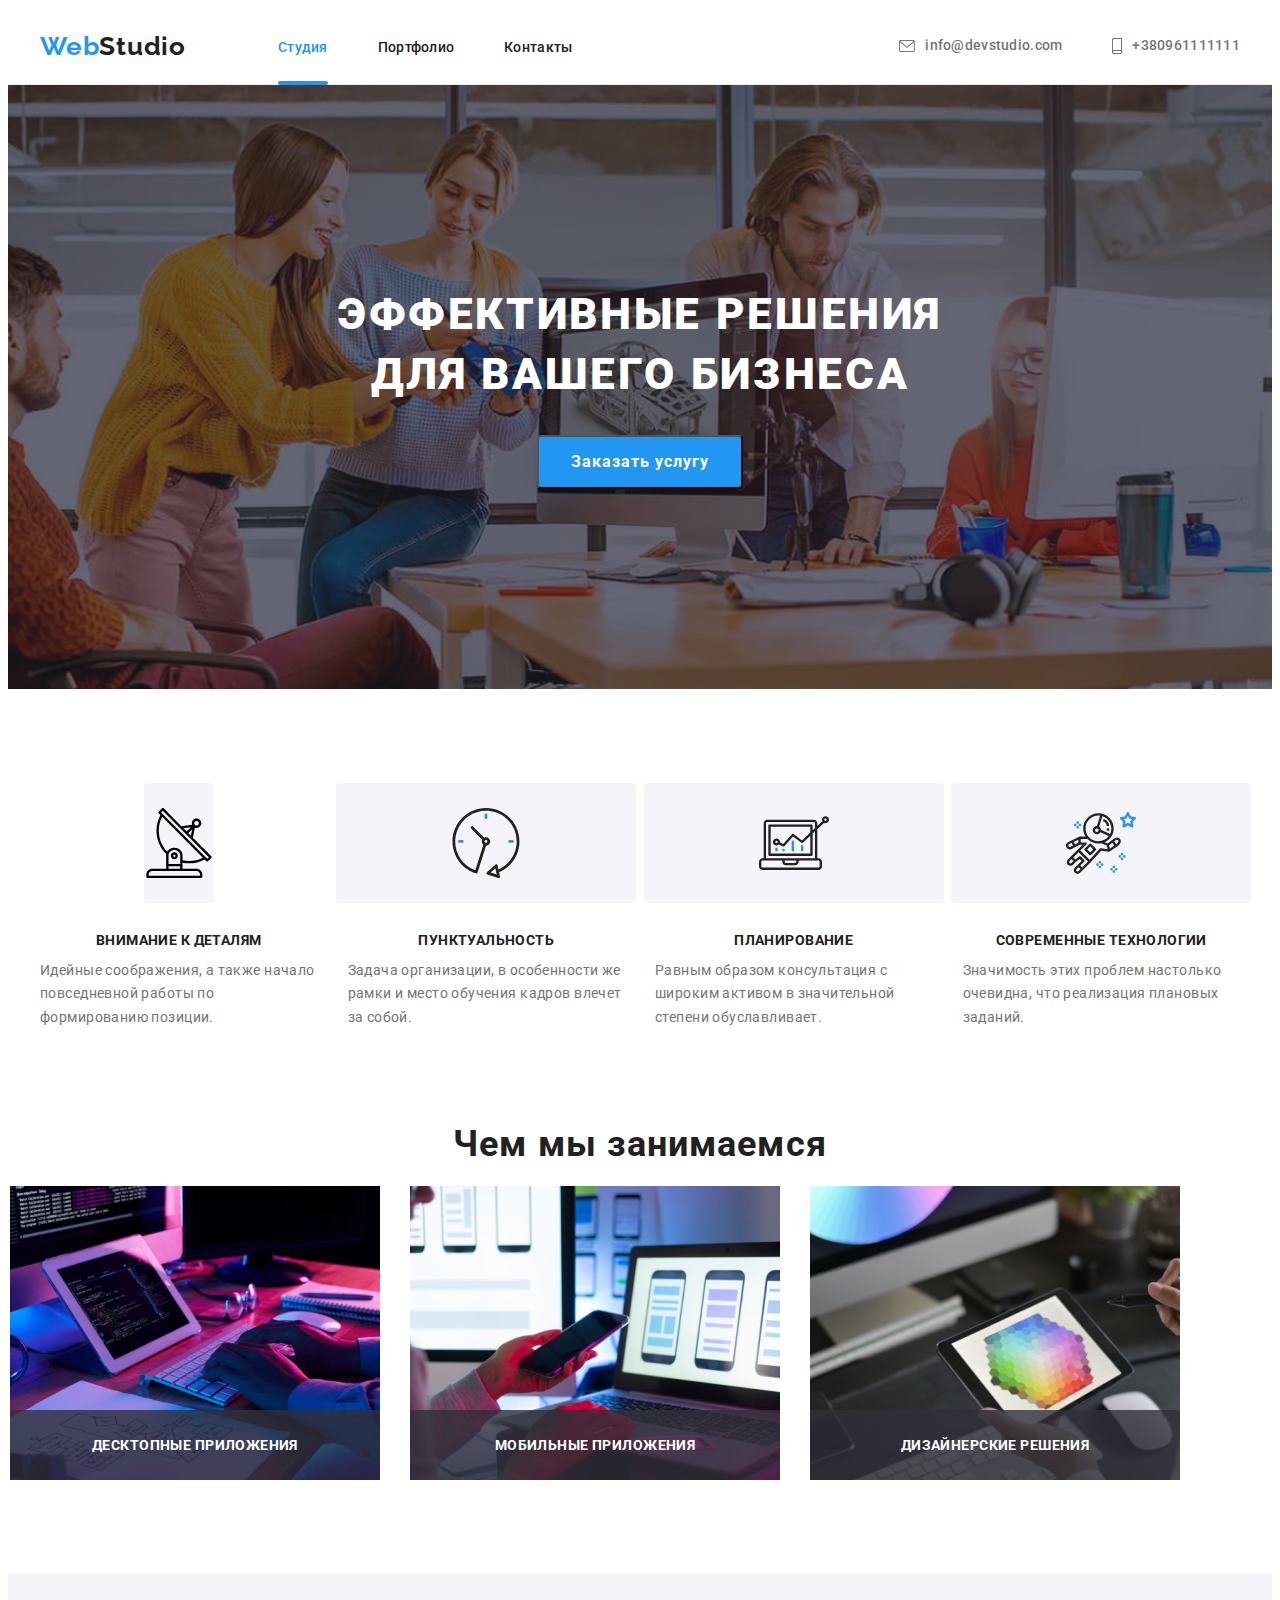
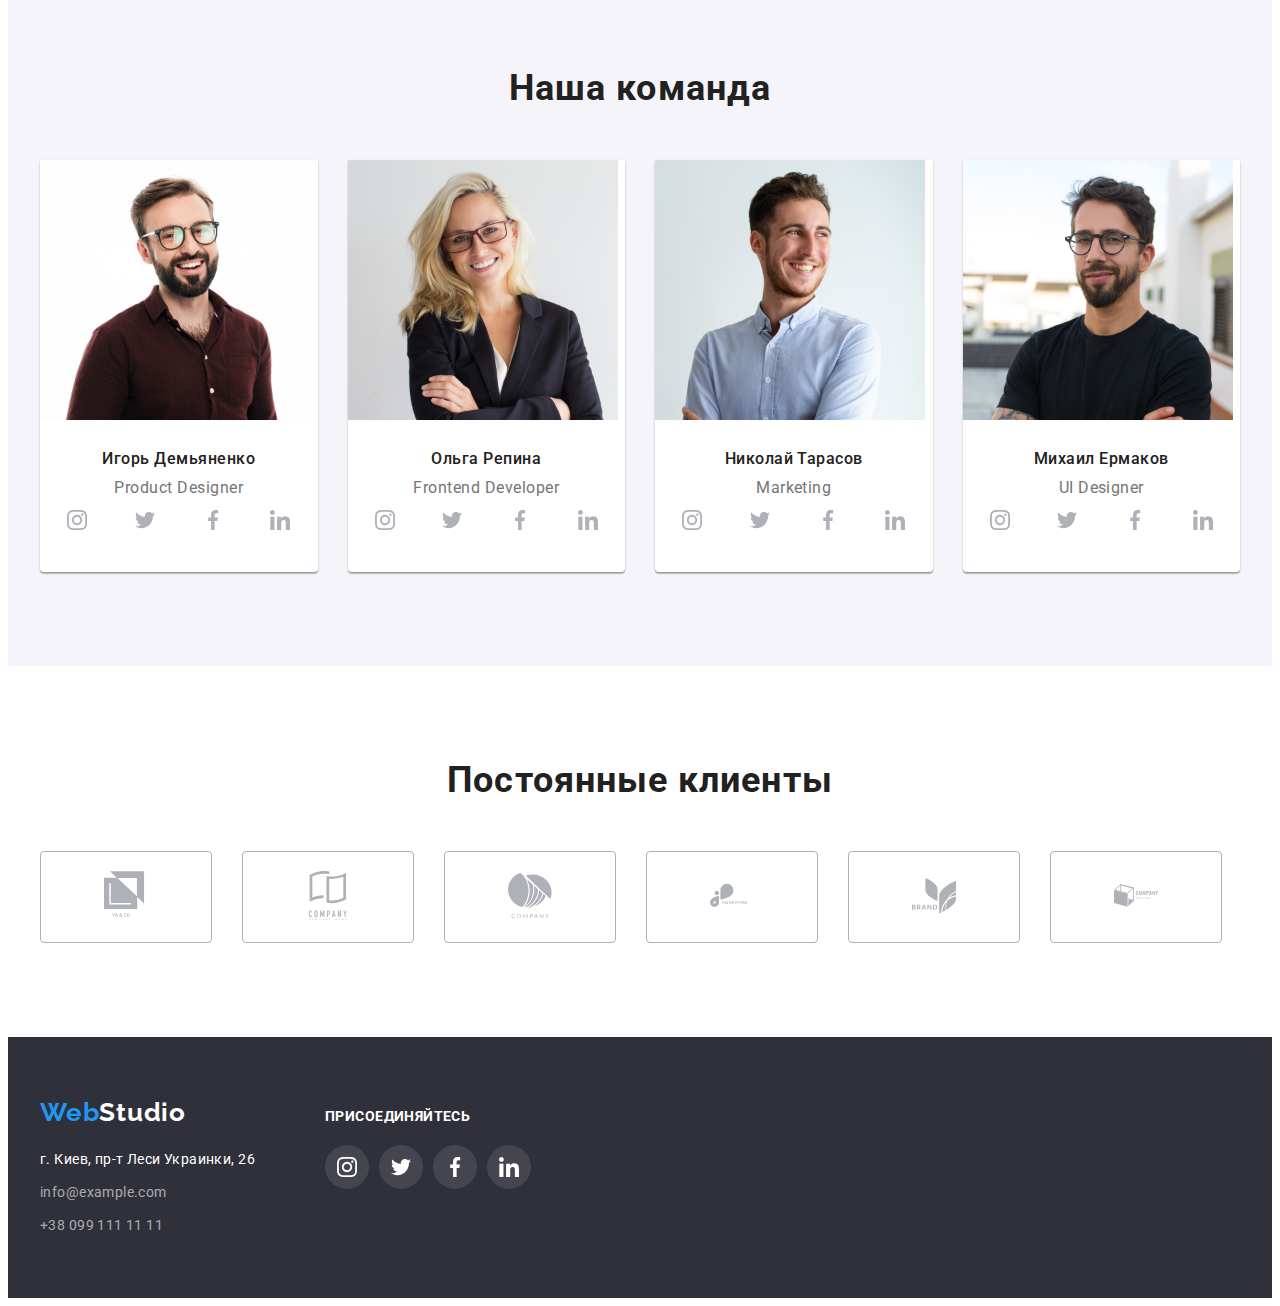
==== index.html @ 5e937d59 "was copied previous work" ====
<!DOCTYPE html>
<html lang="ru">

<head>
  <meta charset="UTF-8" />
  <meta http-equiv="X-UA-Compatible" content="IE=edge" />
  <meta name="viewport" content="width=device-width, initial-scale=1.0" />
  <link rel="preconnect" href="https://fonts.gstatic.com">
  <link href="https://fonts.googleapis.com/css2?family=Raleway:wght@700&family=Roboto:wght@400;500;700;900&display=swap" rel="stylesheet">
  <title>Вебстудия</title>
  <link rel="stylesheet" href="https://cdnjs.cloudflare.com/ajax/libs/modern-normalize/1.0.0/modern-normalize.min.css" integrity="sha512-ISS7cAi1PEhQ8jnbJpJZMd29NlhNj4AWYyLOSp2CE/CsHxTCu+r+t0D2yoJudVrd0/8fTVPUVDzY5Tvli75u/g==" crossorigin="anonymous" />
  <link
    rel="stylesheet"
    href="https://cdnjs.cloudflare.com/ajax/libs/animate.css/4.1.1/animate.min.css"
  />
  <link rel="stylesheet" href="./css/style.css">
</head>

<body>
  <header class="header">
    <div class="container">
  <nav class="navigation">
    <a  href="./index.html" class="link logo logo-light-theme">
      <span class="link logo">Web</span>Studio
    </a>
    <ul class="list-all list">
      <li class="navigation-item">
        <a href="./index.html" class="current header-link link im-here" >Студия</a>
      </li>
      <li class="navigation-item">
        <a href="./portfolio.html" class="header-link link im-here" >Портфолио</a>
      </li>
      <li class="navigation-item">
        <a href="" class="header-link link im-here" >Контакты</a>
      </li>
    </ul>
  </nav>

  <ul class="list-all list in-touch">
    <li class="navigation-item">
      <a class="header-link contact-link link" href="mailto:info@devstudio.com" lang="en"> 
        <svg class="icon-envelope" width="16px" height="16px">
          <use href="./images.img/sprite-copy.svg#icon-envelope-hover"> </use>
        </svg>
        info@devstudio.com</a>
    </li>
    <li class="navigation-item">
      <a class="header-link contact-link link" href="tel:+380961111111">
        <svg class="icon-smartphone" width="10px" height="16px">
          <use href="./images.img/sprite-copy.svg#icon-smartphone"></use>
        </svg>
        +380961111111</a>
    </li>
  </ul>
   </div>
</header>

<main>
  <!--Hero-->
  <section class="hero-bg">
      <div class="container">
    <h1 class="hero-title">Эффективные решения для вашего бизнеса</h1>
    <button type="button" class="main-button" data-modal-open>Заказать услугу</button>
      </div>
  </section>

  <section class="advantage">
    <!--Advantages section-->
    <div class="container">

    <h2 class="visually-hidden">Преимущества</h2>

    <ul class="adv-set list-all list">
      <li class="advantage-items">
        <div class="adv-card">
        <svg width="70px" height="70px">
          <use href="./images.img/sprite-copy.svg#icon-antenna"></use>
        </svg>
      </div>
        <h3 class="advantage-name">Внимание к деталям</h3>
        <p class="advantage-explanation">
          Идейные соображения, а также начало повседневной работы по
          формированию позиции.
        </p>
    </li>
      <li class="advantage-items">
        <div class="adv-card">
          <svg widht="70px" height="70px">
            <use href="./images.img/sprite-copy.svg#icon-clock"></use>
          </svg>
        </div>
        <h3 class="advantage-name">Пунктуальность</h3>
        <p class="advantage-explanation">
          Задача организации, в особенности же рамки и место обучения кадров
          влечет за собой.
        </p>
      </li>
      <li class="advantage-items">
        <div class="adv-card">
          <svg widht="70px" height="70px">
            <use href="./images.img/sprite-copy.svg#icon-diagram"></use>
          </svg>
        </div>
        <h3 class="advantage-name">Планирование</h3>
        <p class="advantage-explanation">
          Равным образом консультация с широким активом в значительной
          степени обуславливает.
        </p>
      </li>
      <li class="advantage-items">
        <div class="adv-card">
          <svg widht="70px" height="70px">
            <use href="./images.img/sprite-copy.svg#icon-astronaut"></use>
          </svg>
        </div>
        <h3 class="advantage-name">Современные технологии</h3>
        <p class="advantage-explanation">
          Значимость этих проблем настолько очевидна, что реализация
          плановых заданий.
        </p>
      </li>
    </ul>
      </div>
  </section>

    <!--About-->
    <section class="cont">
      <div class="container">
      <p class="body-title">Чем мы занимаемся </p>
      <ul class="about-container list-all list">
        <li class="about-link">
          <div class="work-wrapper">
         <img src="./images.img/about1.jpg" alt="Человек набирает текст" width="370" height="294" class="about1" />
          <p class="work-variations">Десктопные приложения</p>
        </div>
        </li>
        <li class="about-link">
          <div class="work-wrapper">
          <img src="./images.img/about2.jpg" alt="Девушка держит телефон в руке и пользуется ноутбуком" width="370"
            height="294" class="about2"/>
          <p class="work-variations">Мобильные приложения</p>
          </div>
        </li>
        <li class="about-link">
          <div class="work-wrapper">
          <img src="./images.img/about3.jpg" alt="Человек выбирает цвет на планшете" width="370" height="294" class="about3"/>
          <p class="work-variations">Дизайнерские решения</p>
        </div>
      </li>
      </ul>
     </div>
    </section>

    <!--Our team-->
    <section class="our-team-bg">
      <div class="container">
      <h2 class="body-title">Наша команда</h2>
      <ul class="team-container list-all list">
        <li class="team-set card">
          <img src="./images.img/ihor.jpg" alt="Мужчина в очках и бордовой рубашке" width="270" height="260" class="ihor"/>
         <div class="team-description"><h3 class="team-mate">Игорь Демьяненко</h3>
          <p lang="en" class="job-position">Product Designer</p>
        <ul class="list-all list social">
          <li class="social-items"><a href="" class="social-link">
            <svg class="social-icon" width="20px" height="20px"> 
              <use href="./images.img/sprite-copy.svg#icon-instagram"></use>
            </svg>
          </a>
        </li>
          <li class="social-items"><a href="" class="social-link">
            <svg class="social-icon" width="20px" height="20px"> 
              <use href="./images.img/sprite-copy.svg#icon-twitter"></use>
            </svg>
          </a>
        </li>
          <li class="social-items"><a href="" class="social-link">
            <svg class="social-icon" width="20px" height="20px"> 
              <use href="./images.img/sprite-copy.svg#icon-facebook-"></use>
            </svg>
          </a>
        </li>
          <li class="social-items"><a href="" class="social-link">
            <svg class="social-icon" width="20px" height="20px"> 
              <use href="./images.img/sprite-copy.svg#icon-linkedin"></use>
            </svg>
          </a>
        </li>
        </ul>
        </div>
      </li>
        <li class="team-set card">
          <img src="./images.img/olha.jpg" alt="Девушка,блондинка в очках и черном пиджаке" width="270" height="260" class="olha"/>
        <div class="team-description">  <h3 class="team-mate">Ольга Репина</h3>
          <p lang="en" class="job-position">Frontend Developer</p>
          <ul class="list-all list social">
            <li class="social-items"><a href="" class="social-link">
              <svg class="social-icon" width="20px" height="20px"> 
                <use href="./images.img/sprite-copy.svg#icon-instagram"></use>
              </svg>
            </a>
          </li>
            <li class="social-items"><a href="" class="social-link">
              <svg class="social-icon" width="20px" height="20px"> 
                <use href="./images.img/sprite-copy.svg#icon-twitter"></use>
              </svg>
            </a>
          </li>
            <li class="social-items"><a href="" class="social-link">
              <svg class="social-icon" width="20px" height="20px"> 
                <use href="./images.img/sprite-copy.svg#icon-facebook-"></use>
              </svg>
            </a>
          </li>
            <li class="social-items"><a href="" class="social-link">
              <svg class="social-icon" width="20px" height="20px"> 
                <use href="./images.img/sprite-copy.svg#icon-linkedin"></use>
              </svg>
            </a>
          </li>
          </ul>
        </div>
      </li>
        <li class="team-set card">
          <img src="./images.img/nikolaj.jpg" alt="Парень в голубой рубашке" width="270" height="260" class="nikolaj"/>
         <div class="team-description"><h3 class="team-mate">Николай Тарасов</h3>
          <p lang="en" class="job-position">Marketing</p>
          <ul class="list-all list social">
            <li class="social-items"><a href="" class="social-link">
              <svg class="social-icon" width="20px" height="20px"> 
                <use href="./images.img/sprite-copy.svg#icon-instagram"></use>
              </svg>
            </a>
          </li>
            <li class="social-items"><a href="" class="social-link">
              <svg class="social-icon" width="20px" height="20px"> 
                <use href="./images.img/sprite-copy.svg#icon-twitter"></use>
              </svg>
            </a>
          </li>
            <li class="social-items"><a href="" class="social-link">
              <svg class="social-icon" width="20px" height="20px"> 
                <use href="./images.img/sprite-copy.svg#icon-facebook-"></use>
              </svg>
            </a>
          </li>
            <li class="social-items"><a href="" class="social-link">
              <svg class="social-icon" width="20px" height="20px"> 
                <use href="./images.img/sprite-copy.svg#icon-linkedin"></use>
              </svg>
            </a>
          </li>
          </ul>
        </div>
      </li>
        <li class="team-set card">
          <img src="./images.img/michele.jpg" alt="Парень в очках,с бородой и в черной футболке" width="270"
            height="260" class="michele"/>
         <div class="team-description"><h3 class="team-mate">Михаил Ермаков</h3>
          <p lang="en" class="job-position">UI Designer</p>
          <ul class="list-all list social">
            <li class="social-items"><a href="" class="social-link">
              <svg class="social-icon" width="20px" height="20px"> 
                <use href="./images.img/sprite-copy.svg#icon-instagram"></use>
              </svg>
            </a>
          </li>
            <li class="social-items"><a href="" class="social-link">
              <svg class="social-icon" width="20px" height="20px"> 
                <use href="./images.img/sprite-copy.svg#icon-twitter"></use>
              </svg>
            </a>
          </li>
            <li class="social-items"><a href="" class="social-link">
              <svg class="social-icon" width="20px" height="20px"> 
                <use href="./images.img/sprite-copy.svg#icon-facebook-"></use>
              </svg>
            </a>
          </li>
            <li class="social-items"><a href="" class="social-link">
              <svg class="social-icon" width="20px" height="20px"> 
                <use href="./images.img/sprite-copy.svg#icon-linkedin"></use>
              </svg>
            </a>
          </li>
          </ul>
        </div> 
      </li>
      </ul>
      </div>
    </section>
    <section class="clients">
      <div class="container">
        <h2 lang="ru" class="clients-title">Постоянные клиенты</h2>
          <ul class="list-all list clients-list">
            <li class="clients-box clients-main-link">
              <a href="" class="clients-link">
                  <svg class="clients-logo" width="44.27px" height="49.23px">
                    <use href="./images.img/sprite-copy.svg#icon-logo-1"></use>
                  </svg>
              </a>
            </li>
            <li class="clients-box clients-main-link">
              <a href="" class="clients-link">
                  <svg class="clients-logo" width="44.27px" height="49.23px">
                    <use href="./images.img/sprite-copy.svg#icon-logo-2"></use>
                  </svg>
              </a>
            </li>
            <li class="clients-box clients-main-link">
              <a href="" class="clients-link">
                  <svg class="clients-logo" width="44.27px" height="49.23px">
                    <use href="./images.img/sprite-copy.svg#icon-logo-3"></use>
                  </svg>
              </a>
            </li>
            <li class="clients-box clients-main-link">
              <a href="" class="clients-link">
                  <svg class="clients-logo" width="44.27px" height="49.23px">
                    <use href="./images.img/sprite-copy.svg#icon-logo-4"></use>
                  </svg>
              </a>
            </li>
            <li class="clients-box clients-main-link">
              <a href="" class="clients-link clients-link">
                <svg class="clients-logo" width="44.27px" height="49.23px">
                  <use href="./images.img/sprite-copy.svg#icon-logo-5"></use>
                </svg>
              </a>
            </li>
            <li class="clients-box">
              <a href="" class="clients-link">
                <svg class="clients-logo" width="44.27px" height="49.23px">
                  <use href="./images.img/sprite-copy.svg#icon-logo-6"></use>
                </svg>
              </a>
            </li>
          </ul>
      </div>
    </section>
  </main>

  <footer class="footer-bg">
    <!--footer main page-->
    <div class="container main-footer">
    <div>
    <a class="link  logo logo-dark-theme" href="./index.html">
            <span class="link logo">Web</span>Studio
    </a>

    <address class="address addres-font">
      <ul class="list-all">
        <li class="marg">
          <a class="link physical-adress" href="https://goo.gl/maps/2pNCGTFLMix76fbZ6" target="_blank" rel="noopener noreferrer">г. Киев, пр-т Леси
            Украинки, 26
          </a>
        </li>

        <li class="marg">
          <a class="link mail-adress" href="mailto:info@example.com">info@example.com</a>
        </li>

        <li>
          <a class="link phone-number" href="tel:+380991111111">+38 099 111 11 11</a>
        </li>
      </ul>
    </address>
    </div>
    <div class="invitation-footer">
      <p class="invitation">ПРИСОЕДИНЯЙТЕСЬ</p>
      <ul class="list-all list">
        <li class="footer-icons-list">
          <a href="" class="footer-icons-color footer-icons-link">
              <svg class="footer-icons" width="20px" height="20px">
                <use href="./images.img/sprite-copy.svg#icon-instagram"></use>
              </svg>
          </a>
        </li>
        <li class="footer-icons-list">
          <a href="" class="footer-icons-color footer-icons-link">
              <svg class="footer-icons" width="20px" height="20px">
                <use href="./images.img/sprite-copy.svg#icon-twitter"></use>
              </svg>
          </a>
        </li>
        <li class="footer-icons-list">
          <a href="" class="footer-icons-color footer-icons-link">
              <svg class="footer-icons" width="20px" height="20px">
                <use href="./images.img/sprite-copy.svg#icon-facebook-"></use>
              </svg>
          </a>
        </li>
        <li class="footer-icons-list">
          <a href="" class="footer-icons-color footer-icons-link">
              <svg class="footer-icons" width="20px" height="20px">
                <use href="./images.img/sprite-copy.svg#icon-linkedin"></use>
              </svg>
          </a>
        </li>
      </ul>
    </div>
  </div>
  </footer>

  <!--Modal window-->

  <div class="modal-bg is-hidden" data-modal>

  <div class="modal">
    <button type="button" class="modal-close-button" data-modal-close>
      <svg width="11px" height="11px">
        <use href="./images.img/sprite-copy.svg#icon-close"></use>
      </svg>
    </button>
  </div>
</div>

<script src="./js/modal.js"></script>
</body>

</html>
---- css/style.css ----
:root {
    --main-font: 'Roboto', sans-serif;
    --secondary-font: 'Raleway', sans-serif;
    --main-text-color: #212121;
    --secondary-text-color:#757575;
    --focus-color:  #2196F3;
    --standart-color: #fff;
    --team-bg-color: #F5F4FA; 
    --footer-bg-color: #2F303A;
    --footer-link-color: rgba(255, 255, 255, 0.6);
    --clients-logo-color: rgba(175, 177, 184, 1);
}
body {
    font-family: var(--main-font);
    color: var(--secondary-text-color);
}

h1,
h2,
h3,
h4,
h5,
h6,
p,
ul {
    margin: 0;
    padding: 0;
}

img {
    display: block;
}
.link {
    text-decoration: none;
}
.list-all {
    list-style: none;
}
.address {
    font-style: none;
}

.visually-hidden {
    position: absolute; !important;
    clip: rect (1px, 1px, 1px, 1px);
    clip: rect (1px, 1px, 1px, 1px);
    padding: 0 !important;
    border: 0 !important;
    height: 1px !important;
    width: 1px !important;
    overflow: hidden;
}
.container {
    width: 1200px;
    margin: 0 auto;
    padding-left: 15px;
    padding-right: 15px;
}
section {
    display: flex;
    margin: 0 auto;
    padding-top: 94px;
    padding-bottom: 94px;
}
.logo {
    width: 145px;
    height: 31px;
    left: 215px;
    font-family: var(--secondary-font);
    font-weight: bold;
    font-size: 26px;
    line-height: 1.19;
    letter-spacing: 0.03em;
    color: var(--focus-color );
    }
.logo-dark-theme {
    top: 2157px;
    color: var(--standart-color);
}
.logo-light-theme {
    top: 24px;
    color:var(--main-text-color);
    margin-right: 93px;
}
/*===========Header================ */
.header {
    border-bottom: 1px solid #ECECEC;
}
.header .container {
    display: flex;
    align-items: center;
}
.navigation {
    display: flex;
    align-items: center;
}
.list {
    display: flex;
    align-items: center;
}
.header-bg {
    background: var(--standart-color);
}
.header-link {
    font-family: var(--main-font);
    font-weight: 500;
    font-size: 14px;
    line-height: 1.14;
    letter-spacing: 0.02em;
    color:var(--main-text-color);
    padding-top: 30px;
    padding-bottom: 30px;
    align-items: center;

    transition: color 250ms cubic-bezier(0.4, 0, 0.2, 1);
}
.navigation-item:not(:last-child) {
    margin-right: 50px;
}
.secondary {
    margin-left: 331px;
}
.navigation-item-secondary:not(:last-child) {
    margin-right: 50px;
}
.in-touch {
    display: flex;
    margin-left: auto;
    align-items: center;
}
.contact-link {
    display: flex;
    color: var(--secondary-text-color);
    transition: color 250ms cubic-bezier(0.4, 0, 0.2, 1);
}
.contact-link:hover,
.contact-link:focus {
    color:var(--focus-color );
}
.contact-link:hover .icon-envelope,
.contact-link:focus .icon-envelope {
    fill:  var(--focus-color);
}
.contact-link:hover .icon-smartphone,
.contact-link:focus .icon-smartphone {
    fill:  var(--focus-color);
}
.im-here:hover,
.im-here:focus {
    color: var(--focus-color );
}
.im-here:active {
    color: var(--focus-color );
    transition: color 250ms cubic-bezier(0.4, 0, 0.2, 1);
}
.current {
    position: relative;
    color: var(--focus-color );
    transition: opacity 250ms cubic-bezier(0.4, 0, 0.2, 1);
}
.current::after {
    content: '';
    display: block;
    width: 100%;
    height: 4px;
    border-radius: 2px;
    background-color: var(--focus-color);

    position:absolute;
    left: 0;
    bottom: 0;
}

.icon-envelope {
    margin-right: 10px;
    align-items: center;
    fill: var(--secondary-text-color);

    transition-property: fill;
    transition: fill 250ms cubic-bezier(0.4, 0, 0.2, 1);
}
.icon-smartphone {
    margin-right: 10px;
    align-items: center;
    fill:var(--secondary-text-color);

    transition-property: fill;
    transition: fill 250ms cubic-bezier(0.4, 0, 0.2, 1);
}
.icon-envelope:hover,
.icon-envelope:focus {
    fill: var(--focus-color);
}
.icon-smartphone:hover,
.icon-smartphone:focus {
    fill: var(--focus-color);
}
/*===========End Header================ */

/*===========Hero================ */
.hero-bg {
    background: var(--footer-bg-color);
    padding-bottom: 200px;
    padding-top: 200px;
    background-image: linear-gradient( to left, rgba(47, 48, 58, 0.4), rgba(47, 48, 58, 0.4) ), url(../images.img/hero.jpeg);
    background-size: cover;
    background-position: center;
    background-repeat: no-repeat;
    max-width: 1600px;
    margin-left: auto;
    margin-right: auto;
}
.hero-title {
    margin: 0 auto;
    max-width: 696px;
    font-family: var(--main-font);
    font-weight: 900;
    font-size: 44px;
    line-height: 1.36;
    text-align: center;
    letter-spacing: 0.06em;
    text-transform: uppercase;
    color: var(--standart-color);
    display: flex;
    align-items: center;
    margin-bottom: 30px;
    }
.main-button {
    font-family: var(--main-font);
    font-weight: bold;
    font-size: 16px;
    line-height: 1.87;
    display: block;
    align-items: center;
    text-align: center;
    letter-spacing: 0.06em;
    cursor: pointer;
    color: var(--standart-color);
    background: var(--focus-color );
    box-shadow: 0px 4px 4px rgba(0, 0, 0, 0.15);
    border-radius: 4px;
    padding: 10px 32px;
    margin-left: auto;
    margin-right: auto;

    transition: color 250ms cubic-bezier(0.4, 0, 0.2, 1);
}
.main-button:hover,
.main-button:focus {
    background-color: var(--focus-color);
}
/*===========End Hero================ */

/*===========About================ */
.cont {
    padding-top: 0px;
}
.about-container {
    display: flex;
    align-items: center;
    margin-top: -30px;
    margin-left: -30px;
}
.about-link:not(:last-child) {
    margin-right: 30px;
}
.about1 {
    width: 100%;
    height: 100%;
}
.about2 {
    width: 100%;
    height: 100%;
    }
.about3 {
    width: 100%;
    height: 100%;
    }
.work-wrapper {
    position: relative;
}
.work-variations {
    position: absolute;
    bottom: 0;
    right: 0;
    

    width: 100%;
    font-family: var(--main-font);
    font-weight: bold;
    font-size: 14px;
    line-height: 1,14;
    text-align: center;
    letter-spacing: 0.03em;
    text-transform: uppercase;
    padding-top: 27px;
    padding-bottom: 27px;
    
    color: var(--standart-color);
    background-color: rgba(47, 48, 58, 0.8);
 }   
/*===========End About================ */

/*===========Our team================ */
.team-container {
    display: flex;
    align-items: center;
}
.team-container {
    display: flex;
    align-items: center;
    margin-left: -30px;
}
.team-set {
    margin-left: 30px;
    flex-basis: calc((100% - 120px)/4);
}
.our-team-bg {
    background-color: var(--team-bg-color)
}
.team-mate {
    font-family: var(--main-font);
    font-weight: 500;
    font-size: 16px;
    line-height: 1.18;
    text-align: center;
    letter-spacing: 0.03em;
    color: var(--main-text-color);
    margin-bottom: 10px;
}
.team-description {
    padding-bottom: 30px;
    padding-top: 30px;
    padding-right: 15px;
    padding-left: 15px;
}
.job-position {
    font-family: var(--main-font);
    font-size: 16px;
    line-height: 1.18;
    text-align: center;
    letter-spacing: 0.03em;
    color: var(--secondary-text-color);
}
.card {
    width: 270px;
    background: var(--standart-color);
    box-shadow: 0px 1px 3px rgba(0, 0, 0, 0.12), 0px 1px 1px rgba(0, 0, 0, 0.14), 0px 2px 1px rgba(0, 0, 0, 0.2);
    border-radius: 0px 0px 4px 4px;
}
.ihor {
    width: 270px;
    height: 260px;
    background: url(4853.jpg);
    border-radius: 0px;
}
.olha {
    width: 270px;
    height: 260px;
    background: url(5844.jpg);
    border-radius: 0px;
}
.nikolaj {
    width: 270px;
    height: 260px;
    background: url(16166.jpg);
    border-radius: 0px;
}
.michele {
    width: 270px;
    height: 260px;
    background: url(2968.jpg);
    border-radius: 0px;
}
.social {
    display: flex;
    align-items: center;
    justify-content: space-between;
}
.social-link {
    display: flex;
    justify-content: center;
    align-items: center;
    width: 44px;
    height: 44px;
    border-radius: 50%;
    background-color: var(--standart-color);

    transition-property: fill;
    transition-property: background-color;
    transition: background-color 250ms cubic-bezier(0.4, 0, 0.2, 1) ;
}
.social-link:hover .social-icon,
.social-link:focus .social-icon{
    fill: var(--standart-color);
}
.social-icon {
    fill: rgba(175, 177, 184, 1);

    transition-property: fill;
    transition: fill 250ms cubic-bezier(0.4, 0, 0.2, 1);
}
.social-link:hover,
.social-link:focus {
    background-color: var(--focus-color);
}
.clients-list {
    display: flex;
}
.clients-main-link {
    margin-right: 30px;
}
.clients-title {
    font-family: var(--main-font)
    font-weight: 700;
    font-size: 36px;
    line-height: 1.16;
    text-align: center;
    letter-spacing: 0.03em;
    color: var(--main-text-color);
    min-width: 700px;
    margin-top: 0px;
    margin-bottom: 50px;
}
.clients-box {
    width: 170px;
    height: 90px;
    border: 1px solid var(--clients-logo-color);
    border-radius: 4px;
    display: flex;
    justify-content: center;
    align-items: center;
    
    transition: border 250ms cubic-bezier(0.4, 0, 0.2, 1);
}
.clients-logo {
    fill: var(--clients-logo-color);
    
    transition: fill 250ms cubic-bezier(0.4, 0, 0.2, 1);
}
.clients-logo:hover,
.clients-logo:focus {
    fill: var(--focus-color);
}
.clients-box:hover,
.clients-box:focus {
    border-color: var(--focus-color);
}
.clients-box:hover .clients-logo,
.clients-box:focus .clients-logo {
    fill: var(--focus-color);
}
/*===========End Our team================ */

/*===========Work gallery================ */
.main-set {
    display: flex;
    justify-content: center;
    flex-wrap:nowrap;
    align-items: center;
    margin-bottom: 50px;
}
.main-items {
    margin-right: 8px;
    
    transition: color 250ms cubic-bezier(0.4, 0, 0.2, 1);
}
.main-items:hover,
.main-items:focus {
    background-color: var(--focus-color);
}
.works-item:hover,
.works-item:focus {
    box-shadow: 0px 1px 1px rgba(0, 0, 0, 0.12), 0px 4px 4px rgba(0, 0, 0, 0.06), 1px 4px 6px rgba(0, 0, 0, 0.16);
}
.work-content-wrapper {
    padding-top: 20px;
    padding-bottom: 20px;
    padding-right: 24px;
    padding-left: 24px;
}
.buttom-bg {
    background: var(--standart-color);
    border: 1px solid #EEEEEE;
    box-sizing: border-box;
}
.portfolio-btn {
    font-family: inherit;
    font-weight: 500;
    font-size: 16px;
    line-height: 1.62;
    text-align: center;
    letter-spacing: 0.03em;
    cursor: pointer;
    color: var(--main-text-color);
    background-color: var(--team-bg-color);
    border-radius: 4px;
    display: flex;
    flex-direction: row;
    border: none;

    transition: color 250ms cubic-bezier(0.4, 0, 0.2, 1), background-color 250ms cubic-bezier(0.4, 0, 0.2, 1), box-shadow 250ms cubic-bezier(0.4, 0, 0.2, 1);
}
.portfolio-btn:hover,
.portfolio-btn:focus {
    background-color: var(--focus-color );
    color: var(--standart-color);
    box-shadow: 0px 3px 1px rgba(0, 0, 0, 0.1), 0px 1px 2px rgba(0, 0, 0, 0.08), 0px 2px 2px rgba(0, 0, 0, 0.12);
}
.works-set {
    display: flex;
    flex-wrap: wrap;
    /*align-items: center;*/
    align-items: flex-start;
    align-content: center;
    margin-top: -30px;
    margin-left: -30px;
}
.works-item {
    margin-top: 30px;
    margin-left: 30px;
    flex-basis: calc((100% - 90px) / 3);
    transition: color 250ms cubic-bezier(0.4, 0, 0.2, 1);
}
.work1 {
    width: 100%;
    height: 100%;
    background: url(portfolio1.jpg);
}
.work2 {
    width: 100%;
    height: 100%;
    background: url(portfolio2.jpg);
}
.work3 {
    width: 100%;
    height: 100%;
    background: url(portfolio-1.jpg);
}
.work4 {
    width: 100%;
    height: 100%;
    background: url(portfolio-2.jpg);
}
.work5 {
    width: 100%;
    height: 100%;
    background: url(portfolio5.jpg);
}
.work6 {
    width: 100%;
    height: 100%;
    background: url(111.jpg);
}
.work7 {
    width: 100%;
    height: 100%;
    background: url(portfolio7.jpg);
}
.work8 {
    width: 100%;
    height: 100%;
    background: url(portfolio8.jpg);
}
.work9 {
    width: 100%;
    height: 100%;
    background: url(2910404.jpg);
}

.project-name {
    font-family: var(--main-font);
    font-weight: bold;
    font-size: 18px;
    line-height: 2;
    letter-spacing: 0.06em;
    color:var(--main-text-color);
    margin-bottom: 4px;
}
.project-explanation {
    font-family: var(--main-font);
    font-size: 16px;
    line-height: 1.87;
    letter-spacing: 0.03em;
    color: var(--secondary-text-color);
    }
.overlay-wrapper {
    position: relative;
    overflow: hidden;
}
.overlay {
    position: absolute;
    top: 0;
    left: 0;
    height: 100%;
    padding-top: 63px;
    padding-bottom: 63px;
    padding-right: 24px;
    padding-left: 24px;
    opacity: 0;

    background-color: rgba(33, 150, 243, 0.9);
    color: var(--standart-color);
    
    transform: translateY(100%);
    transition: transform 250ms cubic-bezier(0.4, 0, 0.2, 1), opacity 250ms cubic-bezier(0.4, 0, 0.2, 1);

}

.overlay-wrapper:hover .overlay,
.overlay-wrapper:focus .overlay {
    opacity: 1;
    transform: translateY(0%);
}

.works-item:hover .overlay,
.works-item:focus .overlay {
    opacity: 1;
    transform: translateY(0%);
}
/*===========Work gallery================ */

/*===========Advantages section================ */
.advantage {
    padding-top: 94px;
}
.adv-set {
    display: flex;
    flex-wrap:nowrap;
    margin-top: -30px;
    margin-left: -30px;
}
.advantage-items {
    margin-top: 30px;
    margin-left: 30px;
    flex-basis: calc((100% - 120px)/4);
    width: 270px;
    justify-items: center;
}
.adv-card {
    height: 120px;
    background-color: #f5f4fa;
    border-radius: 4px;
    margin-bottom: 30px;
    display: flex;
    justify-content: center;
    align-items: center;
}
.advantage-name {
    font-family: var(--main-font);
    font-weight: bold;
    font-size: 14px;
    line-height: 1.14;
    letter-spacing: 0.03em;
    text-transform: uppercase;
    color: var(--main-text-color);
    margin-bottom: 10px;
}
.advantage-explanation {
    font-family: var(--main-font);
    font-size: 14px;
    line-height: 1.71;
    letter-spacing: 0.03em;
    color: var(--secondary-text-color);
}
/*===========End Advantages section================ */

.body-title {
    font-family: var(--main-font);
    font-weight: bold;
    font-size: 36px;
    line-height: 1.16;
    text-align: center;
    letter-spacing: 0.03em;
    color: var(--main-text-color);
    margin-bottom: 50px;
}

/*===========Footer================ */
.footer-bg {
    padding-top: 60px;
    padding-bottom: 60px;
    background: var(--footer-bg-color)
}
.main-footer {
    display: flex;
    align-items: baseline;
}
.addres-font {
    font-style: normal;
    margin-top: 20px;
}
.marg {
    margin-bottom: 9px;
}
.physical-adress {
    font-family: var(--main-font);
    font-size: 14px;
    line-height: 1.71;
    letter-spacing: 0.03em;
    color: var(--standart-color);
}
.mail-adress {
    font-family: var(--main-font);
    font-size: 14px;
    line-height: 1.71;
    letter-spacing: 0.03em;
    color: var(--footer-link-color)
}
.phone-number {
    font-family: var(--main-font);
    font-size: 14px;
    line-height: 1.71;
    letter-spacing: 0.03em;
    color: var(--footer-link-color)
}
.invitation-footer {
    margin-left: 70px;
}
.invitation {
    color: var(--standart-color);
    font-weight: 700;
    font-size: 14px;
    line-height: 1.14;
    letter-spacing: 0.03em;
    text-transform: uppercase;
    margin-bottom: 20px;
}
.footer-icons-color {
    display: flex;
    justify-content: center;
    align-items: center;
    width: 44px;
    height: 44px;
    border-radius: 50%;
    background-color: rgba(255, 255, 255, 0.1);

    transition: background-color 250ms cubic-bezier(0.4, 0, 0.2, 1);
}
.footer-icons-list:not(:last-child) {
    margin-right: 10px;
} 

.footer-icons {
    fill: var(--standart-color);
}
.footer-icons-link:hover .footer-icons-color,
.footer-icons-link:focus .footer-icons-color {
    background-color: var(--focus-color);
}
.footer-icons-link:hover,
.footer-icons-link:focus  {
    background-color: var(--focus-color);
}
/*===========End Footer================ */

/*===========Modal window================ */

.modal-bg {
    position: fixed;
    top: 0;
    left: 0;
    width: 100vw;
    height: 100vh;
    background-color: rgba(0, 0, 0, 0.2);

    opacity: 1;
    transition: color 250ms cubic-bezier(0.4, 0, 0.2, 1), opacity 250ms cubic-bezier(0.4, 0, 0.2, 1);
}
.modal {
    position: absolute;
    top: 50%;
    left: 50%;
    transform: translate(-50%, -50%);
    width: 528px;
    height: 581px;
    background-color: rgba(255, 255, 255, 1);
    
    transform: translate(-50%, -50%) scale(1);
    transition: opacity 250ms cubic-bezier(0.4, 0, 0.2, 1);

}
.modal:hover,
.modal:focus {
    border-color: var(--focus-color);
}
.modal-close-button {
    position: absolute;
    top: 8px;
    right: 8px;
    width: 30px;
    height: 30px;
    background: transparent;
    border: 1px solid rgba(0, 0, 0, 0.1);
    border-radius: 50%;
    cursor: pointer;
}

.is-hidden {
    opacity: 0;
    visibility: none;
    pointer-events: none;
}
.modal-bg.is-hidden .modal {
    transform: translate(-50%, -50%) scale(0.9);
}
/*===========End Modal window================ */
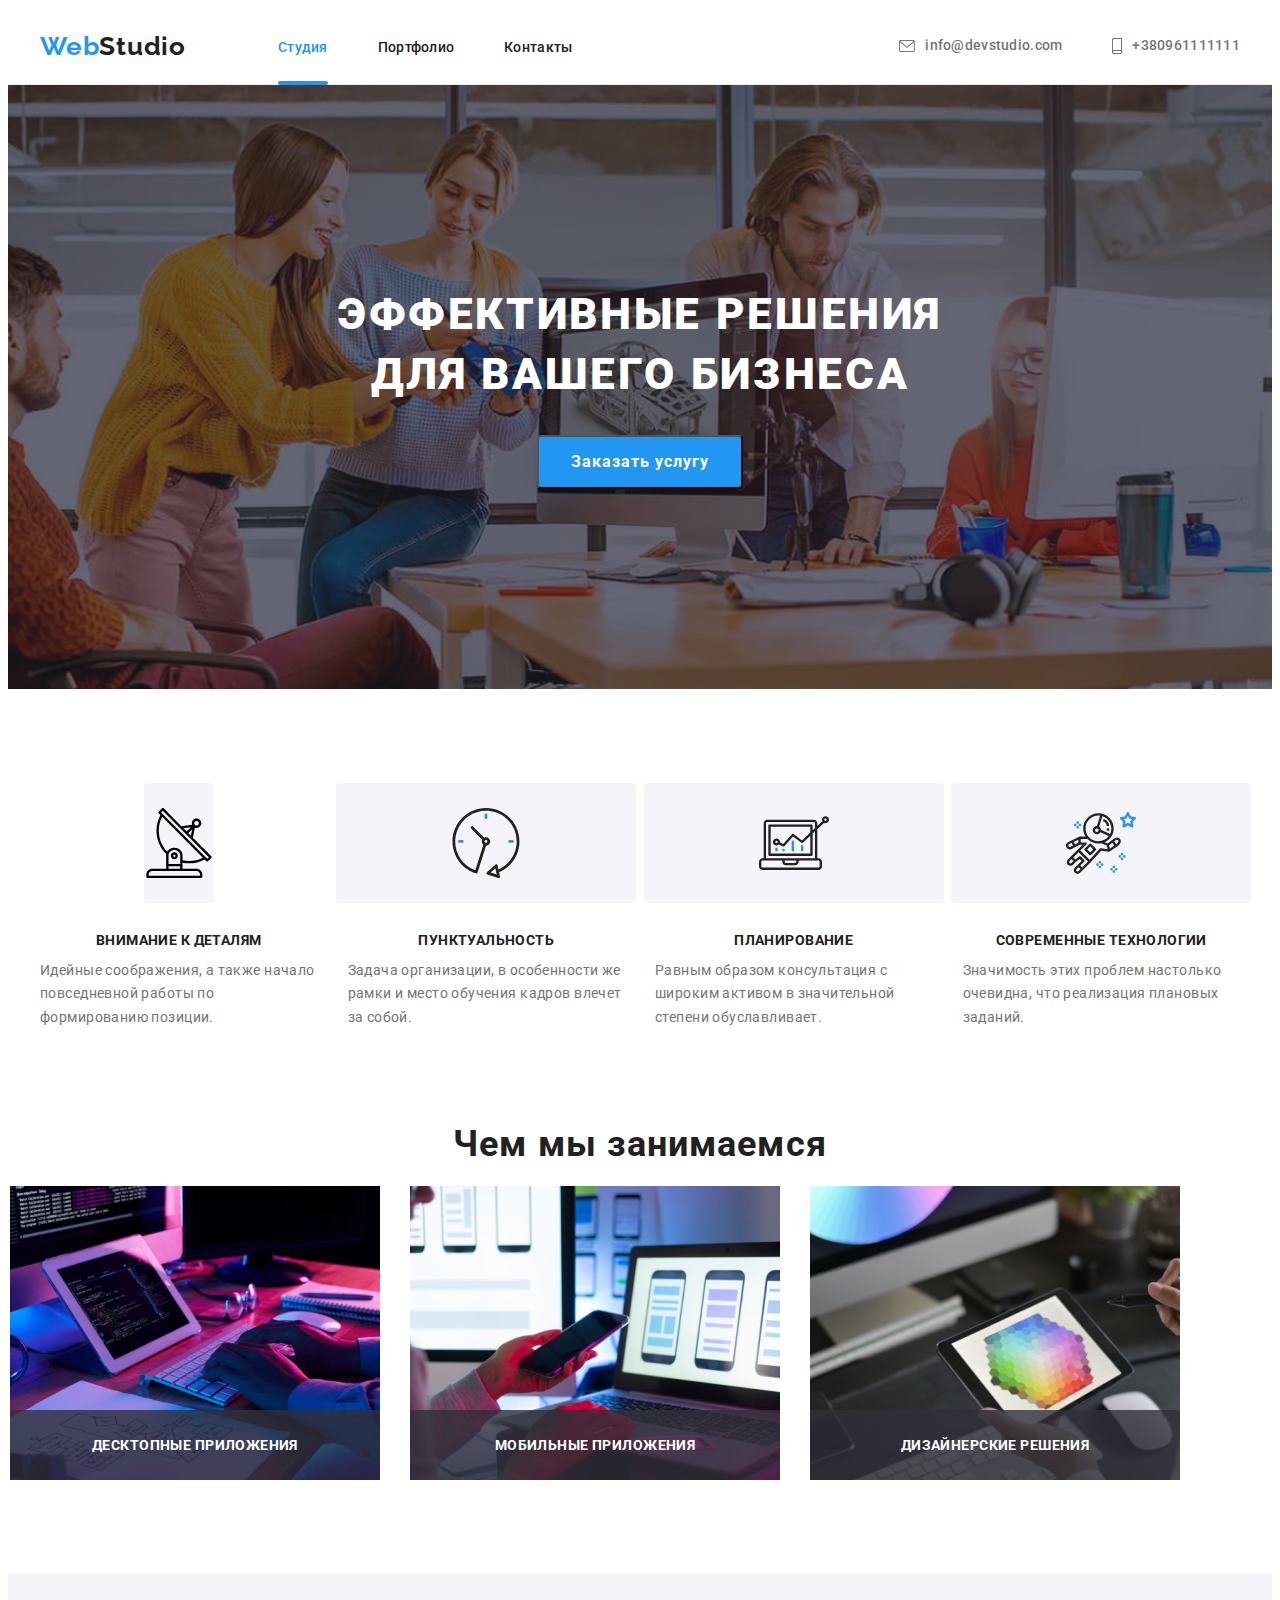
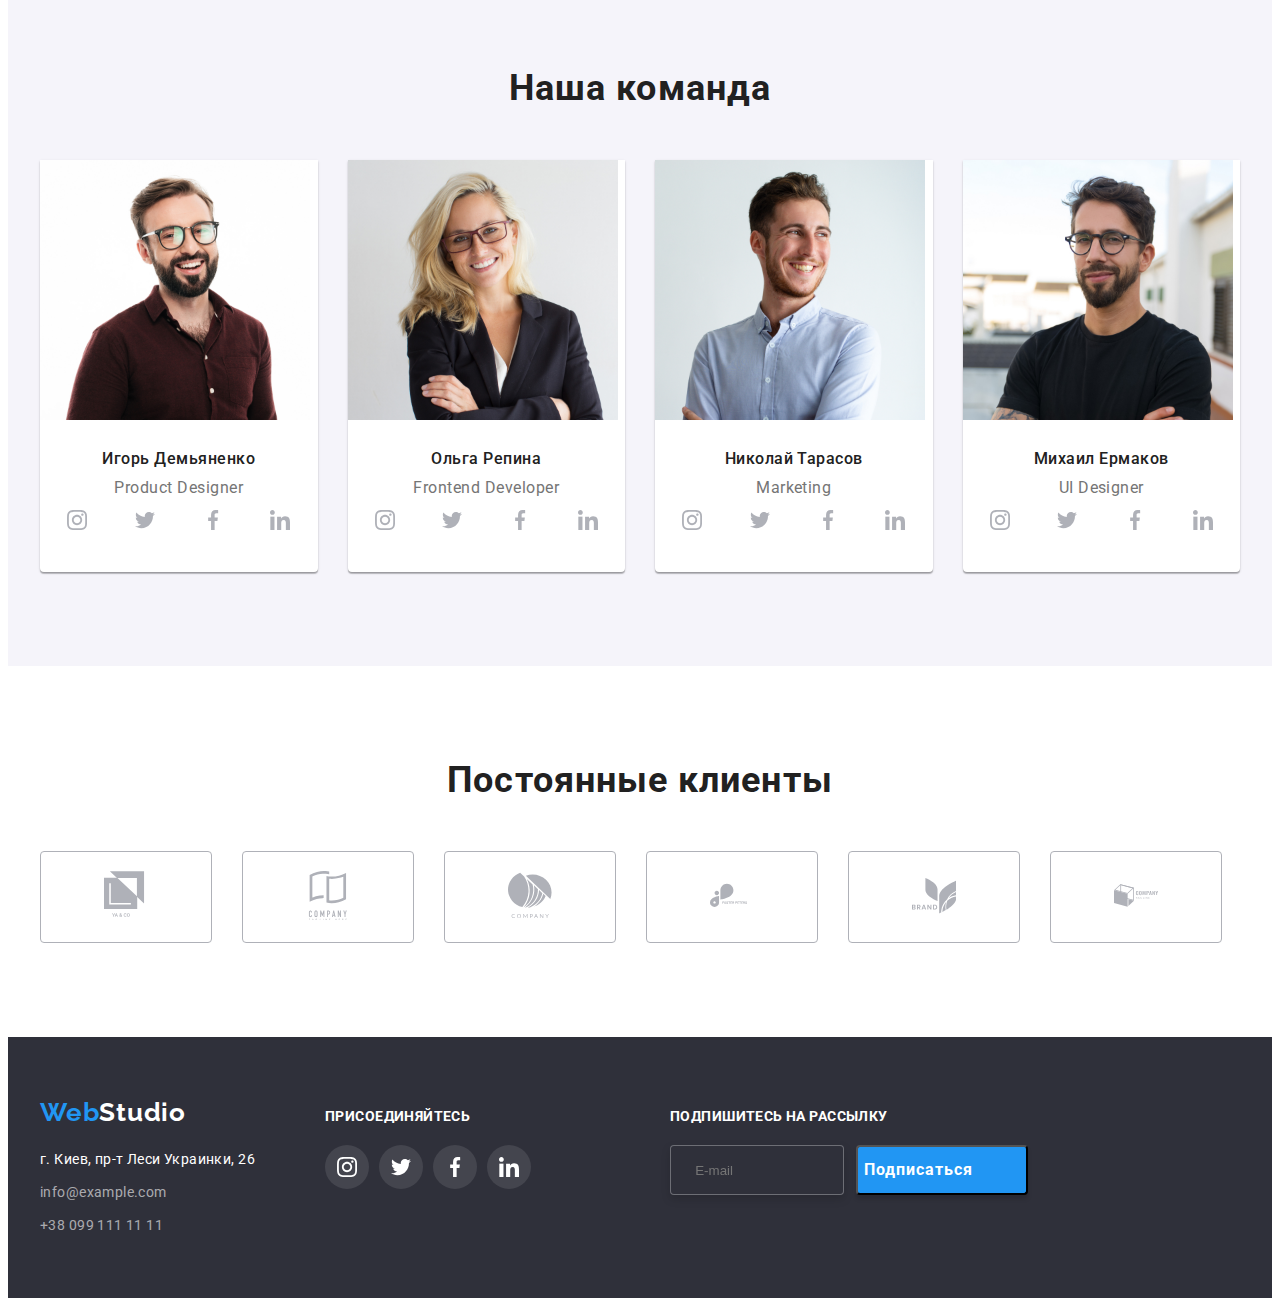
==== commit 751f79c8: "was added modal requests" ====
--- a/index.html
+++ b/index.html
@@ -398,6 +398,20 @@
         </li>
       </ul>
     </div>
+    <div class="follow">
+      <form action="#">
+      <p class="reminder-follow">ПОДПИШИТЕСЬ НА РАССЫЛКУ</p>
+      <span class="follow-wrapper">
+      <input type="email" class="mail-follower" name="mail" id="mail" placeholder="
+      E-mail" >
+      <button type="button" class="follow-btn" >Подписаться
+        <svg class="follow-icon" width="24px" height="24px" >
+          <use href="./images.img/sprite-copy.svg#icon-icon-send"></use>
+        </svg>
+      </button>
+      </span>
+      </form>
+    </div>
   </div>
   </footer>
 
@@ -411,6 +425,43 @@
         <use href="./images.img/sprite-copy.svg#icon-close"></use>
       </svg>
     </button>
+    <form action="#" class="modal-form">
+      <p class="modal-action">Оставьте свои данные, мы вам перезвоним</p>
+      <label class="modal-label" >
+        Имя
+        <span class="modal-input-wrapper">
+        <input type="text" class="modal-input" name="user-name" required minlength="2">
+      <svg class="modal-input-icon" width="18px" height="18px">
+        <use href="./images.img/sprite-copy.svg#icon-person"></use>
+      </svg>
+        </span>
+      </label>
+      <label class="modal-label" >
+        Телефон
+        <span class="modal-input-wrapper">
+        <input type="tel" class="modal-input" name="user-tel" required pattern="[0-9]{3}-[0-9]{3}-[0-9]{2}-[0-9]{2}">
+      <svg class="modal-input-icon" width="18px" height="18px">
+        <use href="./images.img/sprite-copy.svg#icon-phone"></use>
+      </svg>
+        </span>
+      </label>
+      <label class="modal-label" >
+        Почта
+        <span class="modal-input-wrapper">
+        <input type="mail" class="modal-input" name="user-mail" required>
+      <svg class="modal-input-icon" width="18px" height="18px">
+        <use href="./images.img/sprite-copy.svg#icon-email"></use>
+      </svg>
+        </span>
+      </label>
+      <label>
+        Комментарий
+        <textarea name="user-message" class="user-message" placeholder="Введите текст"></textarea>
+      </label>
+      <input type="checkbox" id="user-terms" name="user-terms" class="modal-checkbox-term visually-hidden">
+      <label for="user-terms" class="modal-check" >Соглашаюсь с рассылкой и принимаю &nbsp <a href="" class="modal-term-link">Условия договора</a></label>
+      <button type="submit" class="modal-button">Отправить</button>
+    </form>
   </div>
 </div>
 
--- a/css/style.css
+++ b/css/style.css
@@ -752,6 +752,74 @@
 .footer-icons-link:focus  {
     background-color: var(--focus-color);
 }
+.follow {
+    margin-left: auto;
+    width: 570px;
+}
+.reminder-follow {
+    width: 219px;
+    height: 16px;
+    font-family: var(--main-font);
+    font-weight: bold;
+    font-size: 14px;
+    line-height: 1.14;
+    letter-spacing: 0.03em;
+    text-transform: uppercase;
+
+    color: var(--standart-color);
+    margin-bottom: 20px;
+}
+.follow-wrapper {
+    position: relative;
+    display: flex;
+    width: 358px;
+    height: 50px;
+}
+.mail-mark {
+    position: absolute;
+    top: 50%;
+    left: 16px;
+    transform: translateY(-50%);
+    
+    font-family: var(--main-font);
+    font-size: 16px;
+    line-height: 1.25;
+}
+.mail-follower {
+    width: 100%;
+
+    border: 1px solid rgba(255, 255, 255, 0.3);
+    box-sizing: border-box;
+    filter: drop-shadow(0px 4px 4px rgba(0, 0, 0, 0.15));
+    border-radius: 4px;
+    background-color: var(--footer-bg-color);
+    color: var(--standart-color);
+}
+.follow-btn {
+    width: 200px;
+    margin-left: 12px;
+
+    font-family: var(--main-font);
+    font-weight: bold;
+    font-size: 16px;
+    line-height: 1.87;
+
+    display: flex;
+    align-items: center;
+    text-align: center;
+    letter-spacing: 0.06em;
+
+    color: var(--standart-color);
+
+    background: #2196F3;
+    box-shadow: 0px 4px 4px rgba(0, 0, 0, 0.15);
+    border-radius: 4px;
+}
+.follow-icon {
+    fill: var(--standart-color);
+    margin-left: 10px;
+    padding-right: 13px;
+}
 /*===========End Footer================ */
 
 /*===========Modal window================ */
@@ -775,6 +843,7 @@
     width: 528px;
     height: 581px;
     background-color: rgba(255, 255, 255, 1);
+    padding: 40px;
     
     transform: translate(-50%, -50%) scale(1);
     transition: opacity 250ms cubic-bezier(0.4, 0, 0.2, 1);
@@ -794,6 +863,11 @@
     border: 1px solid rgba(0, 0, 0, 0.1);
     border-radius: 50%;
     cursor: pointer;
+    transition: fill 250ms cubic-bezier(0.4, 0, 0.2, 1);
+}
+.modal-close-button:hover,
+.modal-close-button:focus {
+    fill: var(--focus-color);
 }
 
 .is-hidden {
@@ -804,4 +878,126 @@
 .modal-bg.is-hidden .modal {
     transform: translate(-50%, -50%) scale(0.9);
 }
+.modal-action {
+    font-family: var(--main-font);
+    font-weight: bold;
+    font-size: 20px;
+    line-height: 1.15;
+    text-align: center;
+    letter-spacing: 0.03em;
+    margin-top: 40px;
+    margin-left: 40px;
+    margin-right: 40px;
+
+    color: var(--main-text-color);
+}
+.modal-form {
+    display: flex;
+    flex-direction: column;
+}
+.modal-input {
+    width: 100%;
+    height: 40px;
+
+    border: 1px solid rgba(33, 33, 33, 0.2);
+    border-radius: 4px;
+    padding-left: 42px;
+    transition: border-color 250ms cubic-bezier(0.4, 0, 0.2, 1);
+}
+.modal-input:focus {
+    outline: none;
+    border-color: var(--focus-color);
+}
+.modal-input:focus+ .modal-input-icon {
+    fill: var(--focus-color);
+}
+.modal-input-wrapper {
+    display: block;
+    position: relative;
+    margin-top: 4px;
+}
+.modal-input-icon {
+    position: absolute;
+    top: 50%;
+    left: 12px;
+    transform: translateY(-50%);
+    transition: fill 250ms cubic-bezier(0.4, 0, 0.2, 1);
+}
+.user-message {
+    width: 100%;
+    height: 120px;
+    border: 1px solid rgba(33, 33, 33, 0.2);
+    border-radius: 4px;
+    padding-top: 12px;
+    padding-bottom: 12px;
+    padding-right: 16px;
+    padding-left: 16px;
+
+    resize: none;
+
+    font-family: Roboto;
+    font-size: 14px;
+    line-height: 1.14;
+    letter-spacing: 0.01em;
+    transition: border-color 250ms cubic-bezier(0.4, 0, 0.2, 1);
+}
+.user-message::placeholder {
+    color: rgba(117, 117, 117, 0.5);
+}
+.user-message:focus {
+    outline: none;
+    border-color: var(--focus-color);
+}
+.modal-check {
+    display: flex;
+    align-items: center;
+
+    font-family: var(--main-font);
+    font-size: 14px;
+    line-height: 1.71;
+    letter-spacing: 0.03em;
+
+    color: var(--secondary-text-color);
+}
+.modal-check::before {
+    display: block;
+    content: "";
+    width: 16px;
+    height: 15px;
+    border: 1px solid #000;
+    cursor: pointer;
+    margin-right: 8px;
+}
+.modal-checkbox-term:checked + .modal-check::before {
+    background-image: url(../images.img/checked.svg);
+    background-position: center;
+}
+.modal-checkbox-term:focus + .modal-check::before {
+    background-color: var(--focus-color);
+}
+.modal-term-link:hover {
+    color: var(--focus-color);
+}
+.modal-button {
+    width: 200px;
+    height: 50px;
+    align-self: center;
+    font-family: var(--main-font);
+    font-weight: bold;
+    font-size: 16px;
+    line-height: 1.87;
+    display: block;
+    align-items: center;
+    text-align: center;
+    letter-spacing: 0.06em;
+    cursor: pointer;
+    color: var(--standart-color);
+    background: #188CE8;
+    box-shadow: 0px 4px 4px rgba(0, 0, 0, 0.15);
+    border-radius: 4px;
+
+    margin-top: 30px;
+
+    transition: color 250ms cubic-bezier(0.4, 0, 0.2, 1);
+}
 /*===========End Modal window================ */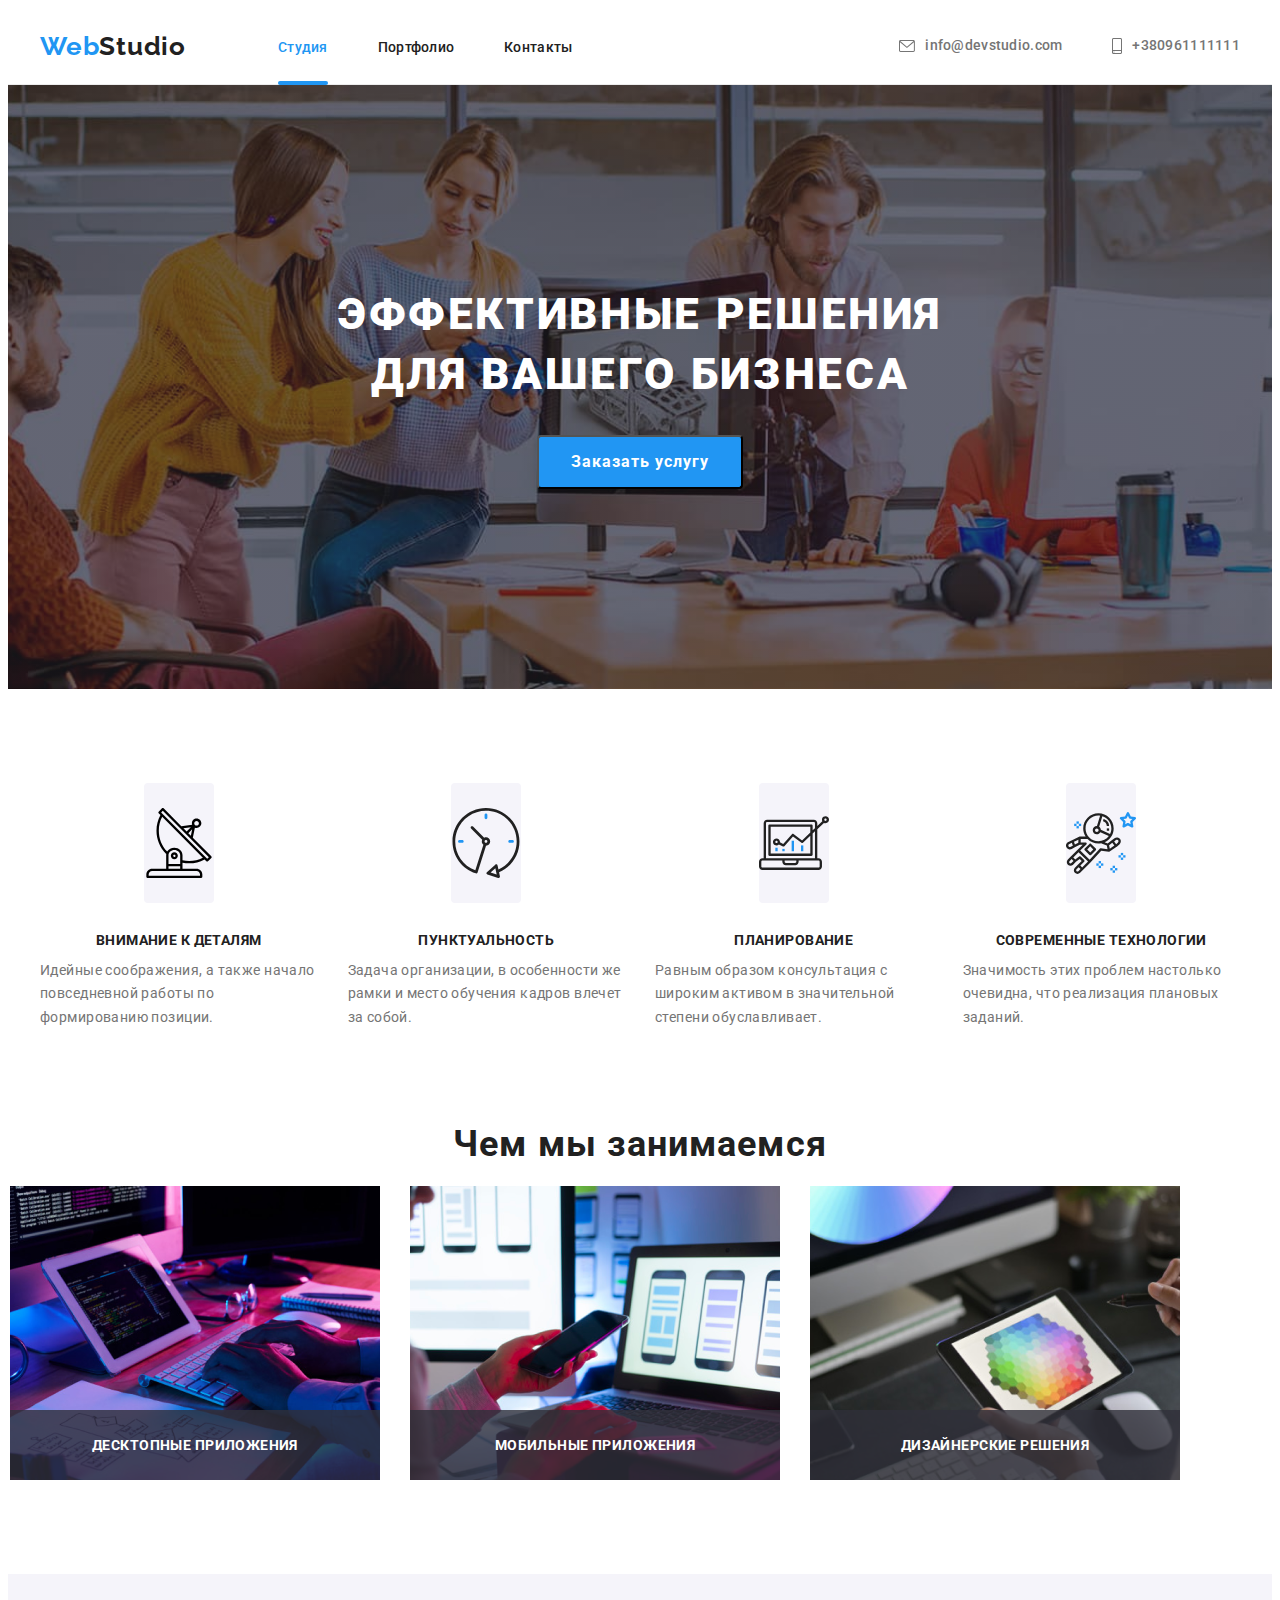
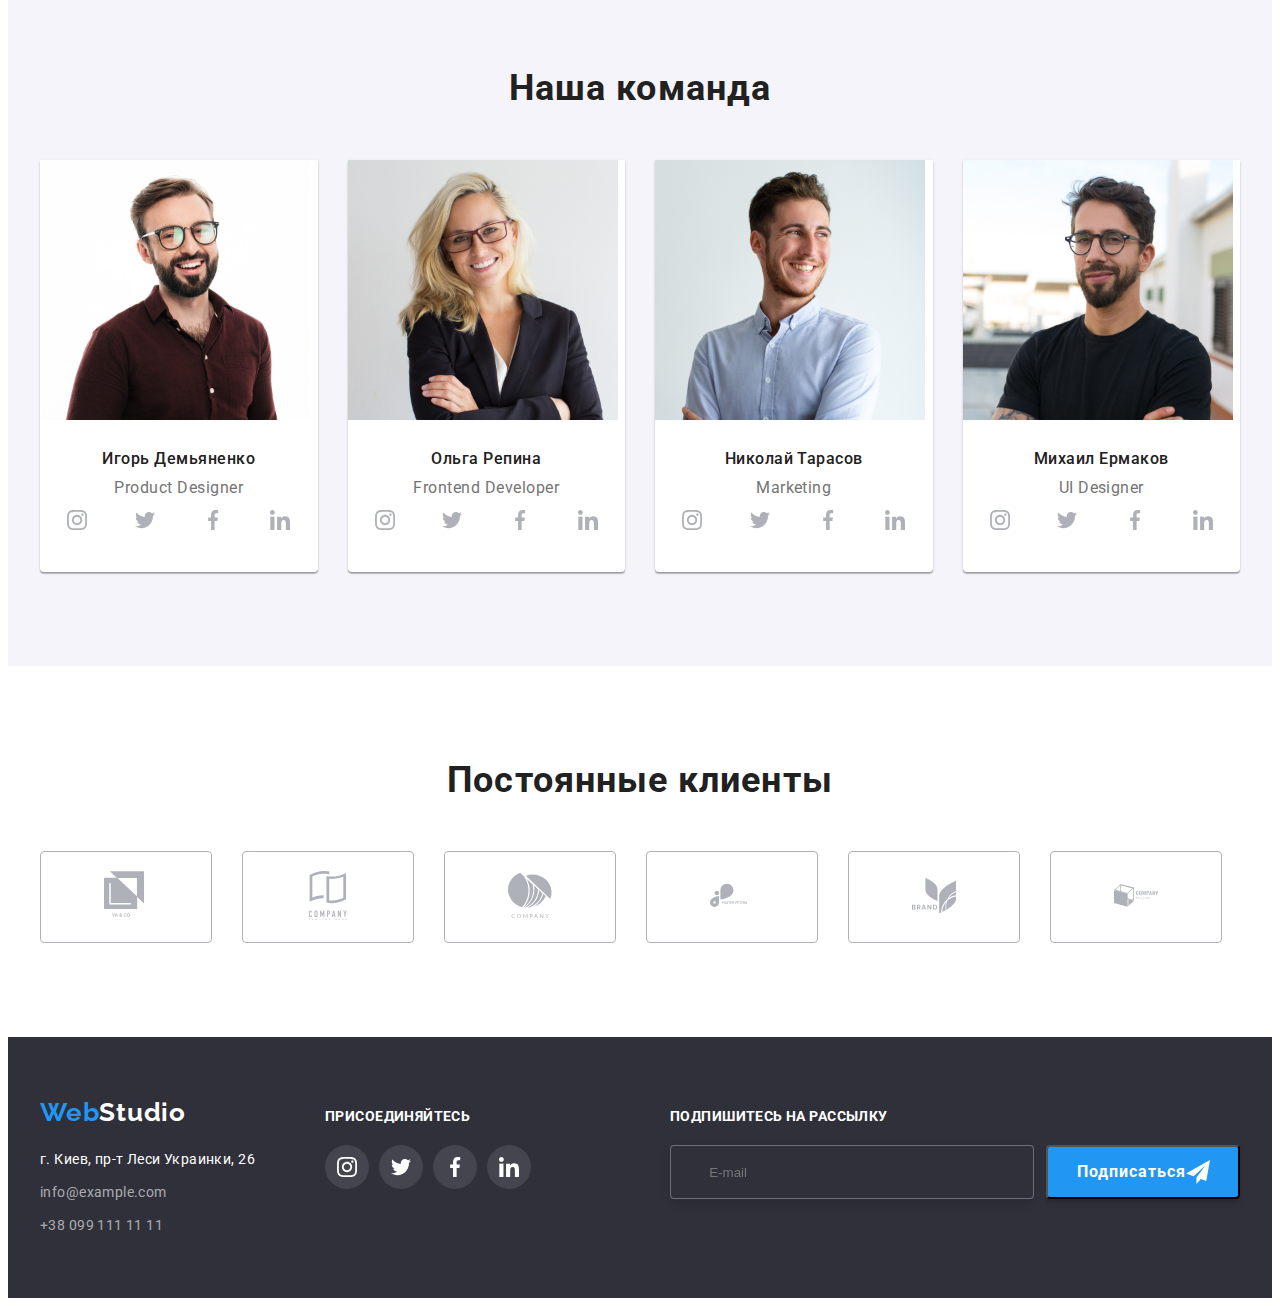
==== commit a3121fc6: "validaion" ====
--- a/index.html
+++ b/index.html
@@ -85,7 +85,7 @@
     </li>
       <li class="advantage-items">
         <div class="adv-card">
-          <svg widht="70px" height="70px">
+          <svg width="70px" height="70px">
             <use href="./images.img/sprite-copy.svg#icon-clock"></use>
           </svg>
         </div>
@@ -97,7 +97,7 @@
       </li>
       <li class="advantage-items">
         <div class="adv-card">
-          <svg widht="70px" height="70px">
+          <svg width="70px" height="70px">
             <use href="./images.img/sprite-copy.svg#icon-diagram"></use>
           </svg>
         </div>
@@ -109,7 +109,7 @@
       </li>
       <li class="advantage-items">
         <div class="adv-card">
-          <svg widht="70px" height="70px">
+          <svg width="70px" height="70px">
             <use href="./images.img/sprite-copy.svg#icon-astronaut"></use>
           </svg>
         </div>
@@ -402,8 +402,8 @@
       <form action="#">
       <p class="reminder-follow">ПОДПИШИТЕСЬ НА РАССЫЛКУ</p>
       <span class="follow-wrapper">
-      <input type="email" class="mail-follower" name="mail" id="mail" placeholder="
-      E-mail" >
+      <input type="email"class="mail-follower"name="mail"id="mail"placeholder="
+      E-mail">
       <button type="button" class="follow-btn" >Подписаться
         <svg class="follow-icon" width="24px" height="24px" >
           <use href="./images.img/sprite-copy.svg#icon-icon-send"></use>
@@ -448,7 +448,7 @@
       <label class="modal-label" >
         Почта
         <span class="modal-input-wrapper">
-        <input type="mail" class="modal-input" name="user-mail" required>
+        <input type="email" class="modal-input" name="user-mail" required>
       <svg class="modal-input-icon" width="18px" height="18px">
         <use href="./images.img/sprite-copy.svg#icon-email"></use>
       </svg>
@@ -459,7 +459,7 @@
         <textarea name="user-message" class="user-message" placeholder="Введите текст"></textarea>
       </label>
       <input type="checkbox" id="user-terms" name="user-terms" class="modal-checkbox-term visually-hidden">
-      <label for="user-terms" class="modal-check" >Соглашаюсь с рассылкой и принимаю &nbsp <a href="" class="modal-term-link">Условия договора</a></label>
+      <label for="user-terms" class="modal-check" >Соглашаюсь с рассылкой и принимаю &nbsp;<a href="" class="modal-term-link">Условия договора</a></label>
       <button type="submit" class="modal-button">Отправить</button>
     </form>
   </div>
--- a/css/style.css
+++ b/css/style.css
@@ -772,8 +772,6 @@
 .follow-wrapper {
     position: relative;
     display: flex;
-    width: 358px;
-    height: 50px;
 }
 .mail-mark {
     position: absolute;
@@ -786,18 +784,21 @@
     line-height: 1.25;
 }
 .mail-follower {
-    width: 100%;
+    width: 358px;
+    height: 50px;
+    padding-left: 16px;
 
     border: 1px solid rgba(255, 255, 255, 0.3);
-    box-sizing: border-box;
     filter: drop-shadow(0px 4px 4px rgba(0, 0, 0, 0.15));
     border-radius: 4px;
     background-color: var(--footer-bg-color);
     color: var(--standart-color);
 }
 .follow-btn {
+    position: relative;
     width: 200px;
     margin-left: 12px;
+    padding-left: 29px;
 
     font-family: var(--main-font);
     font-weight: bold;
@@ -816,9 +817,13 @@
     border-radius: 4px;
 }
 .follow-icon {
+    position: absolute;
+    top: 50%;
+    right: 28px;
+    transform: translateY(-50%);
+
     fill: var(--standart-color);
     margin-left: 10px;
-    padding-right: 13px;
 }
 /*===========End Footer================ */
 
@@ -885,9 +890,7 @@
     line-height: 1.15;
     text-align: center;
     letter-spacing: 0.03em;
-    margin-top: 40px;
-    margin-left: 40px;
-    margin-right: 40px;
+    margin-bottom: 12px;
 
     color: var(--main-text-color);
 }
@@ -969,11 +972,14 @@
     margin-right: 8px;
 }
 .modal-checkbox-term:checked + .modal-check::before {
-    background-image: url(../images.img/checked.svg);
+    background-image: url(../images.img/vector.svg);
     background-position: center;
 }
 .modal-checkbox-term:focus + .modal-check::before {
     background-color: var(--focus-color);
+}
+.modal-term-link {
+    color: var(--focus-color);
 }
 .modal-term-link:hover {
     color: var(--focus-color);
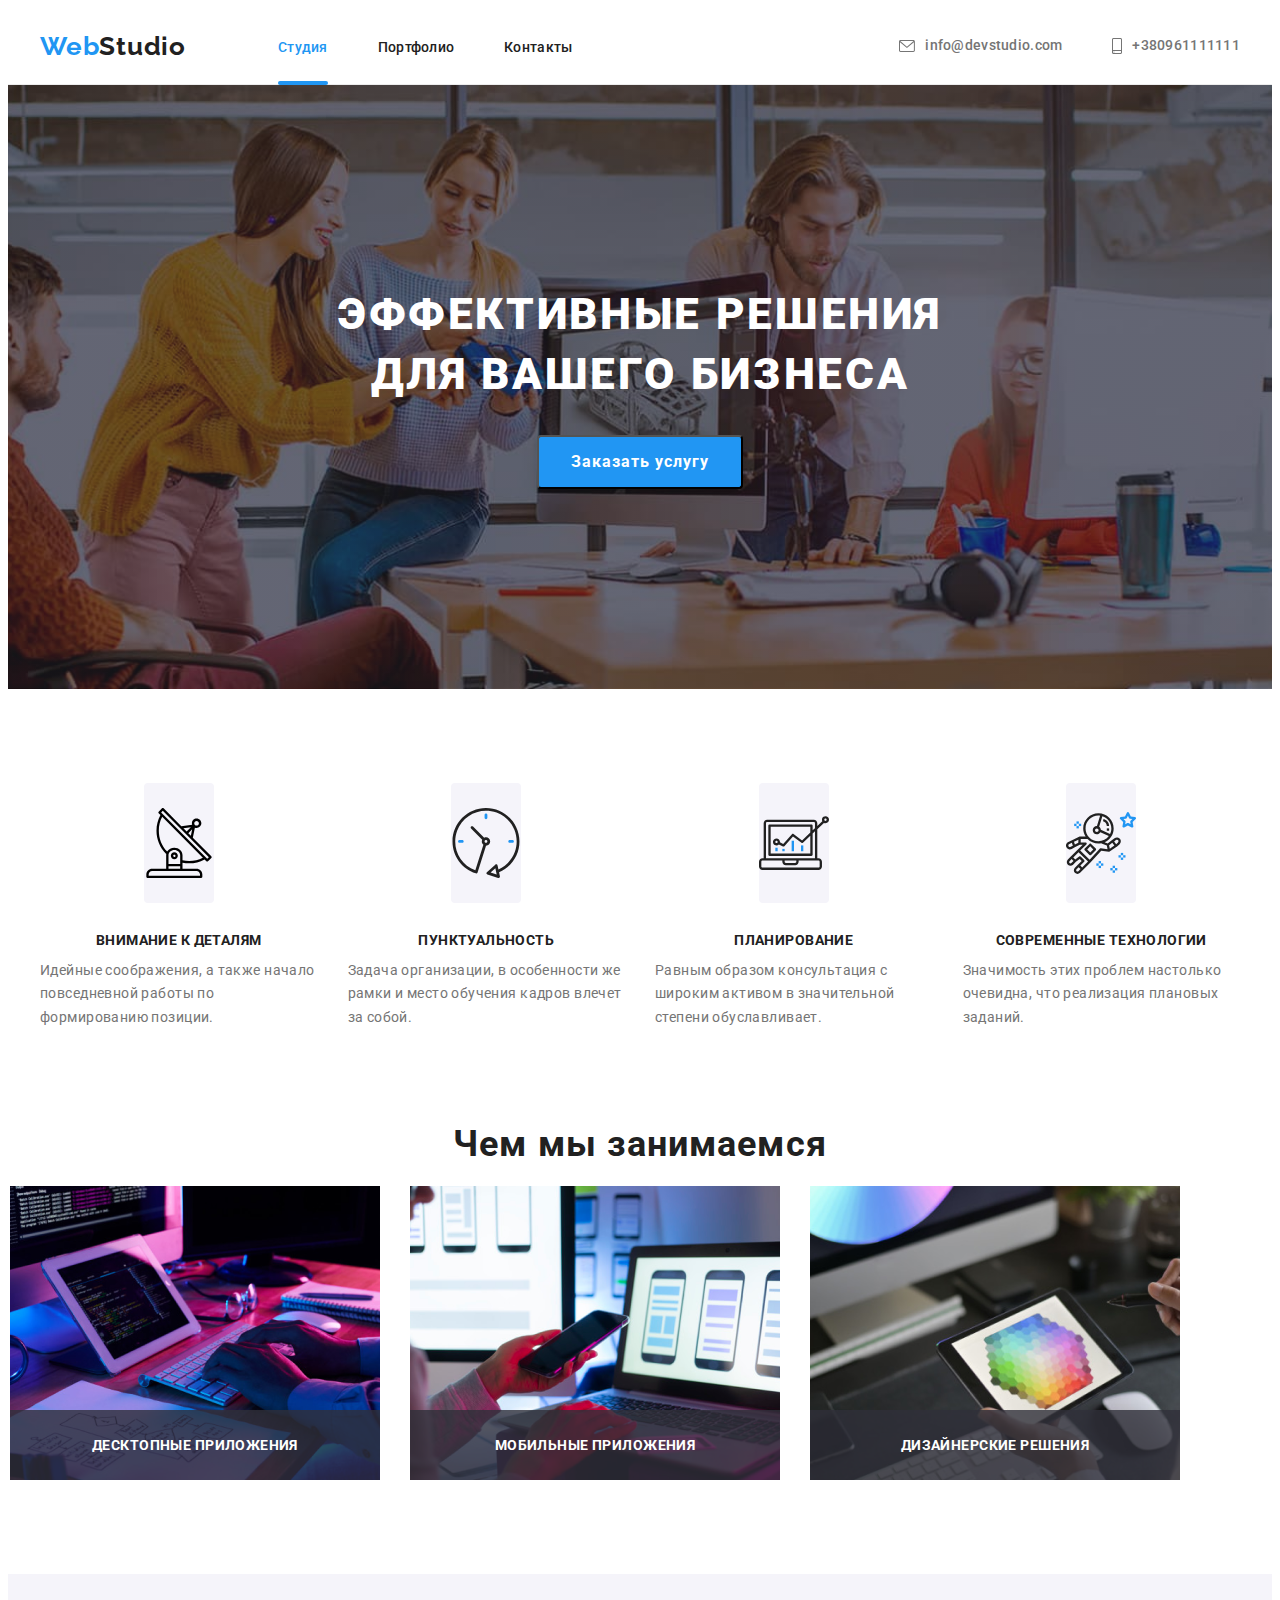
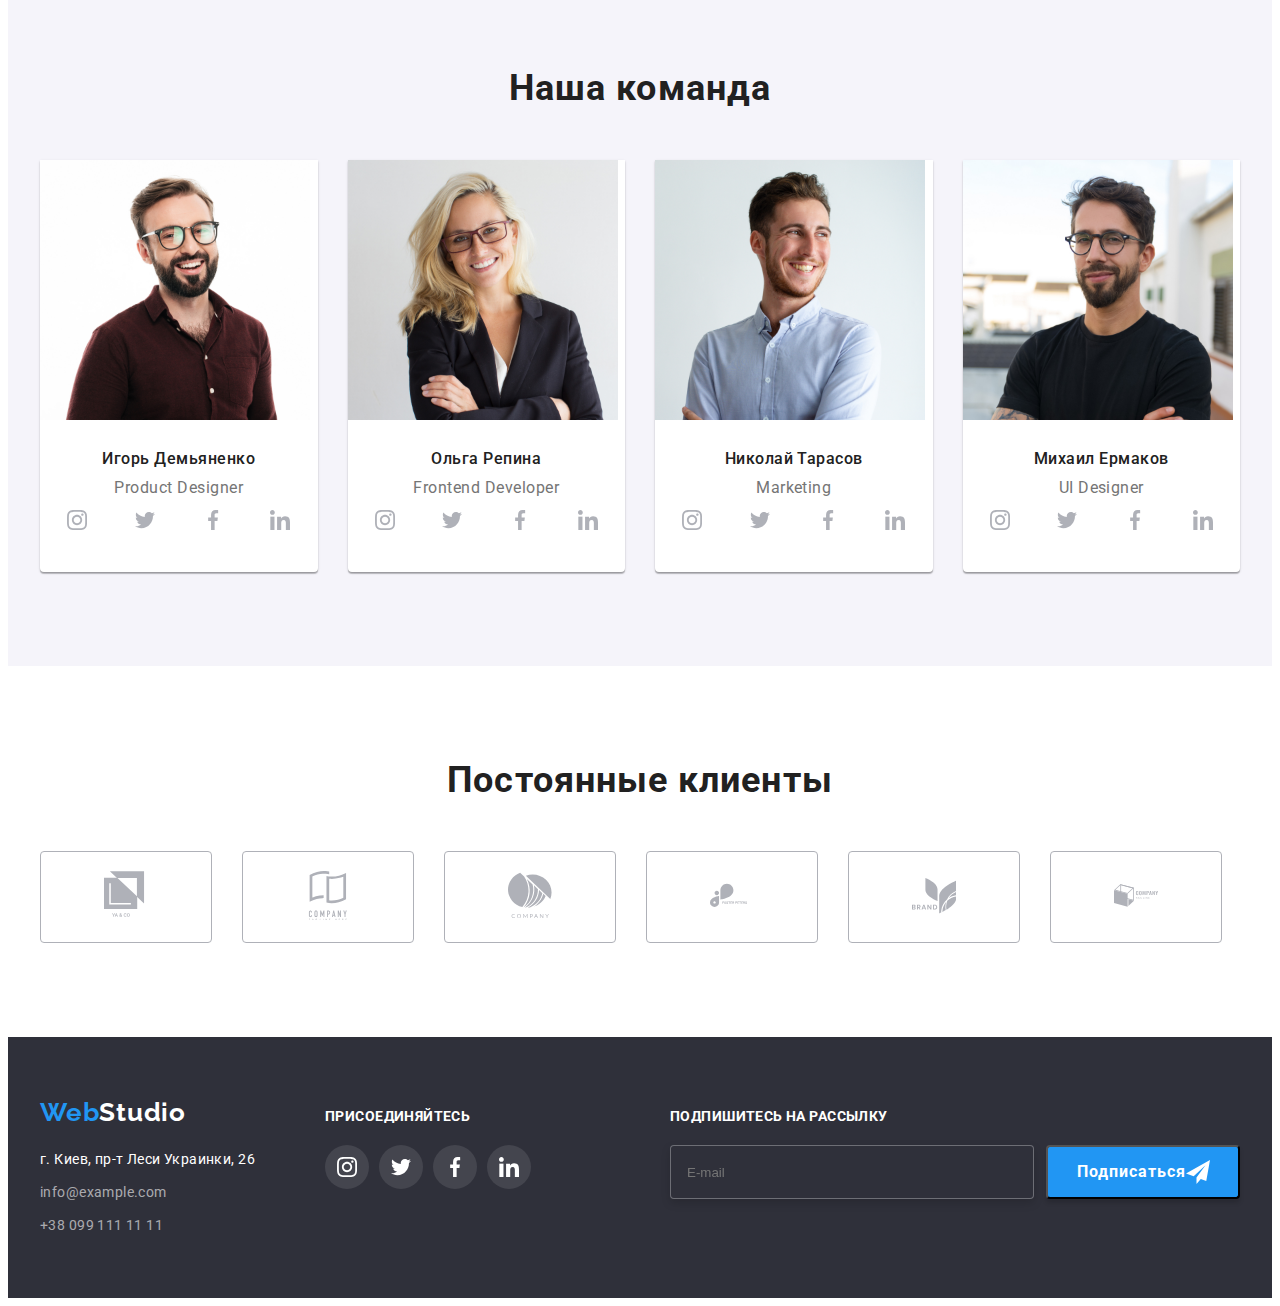
==== commit 73496e45: "space" ====
--- a/index.html
+++ b/index.html
@@ -402,8 +402,11 @@
       <form action="#">
       <p class="reminder-follow">ПОДПИШИТЕСЬ НА РАССЫЛКУ</p>
       <span class="follow-wrapper">
-      <input type="email"class="mail-follower"name="mail"id="mail"placeholder="
-      E-mail">
+      <input type="email"
+        class="mail-follower"
+        name="mail"
+        id="mail"
+        placeholder="E-mail">
       <button type="button" class="follow-btn" >Подписаться
         <svg class="follow-icon" width="24px" height="24px" >
           <use href="./images.img/sprite-copy.svg#icon-icon-send"></use>
